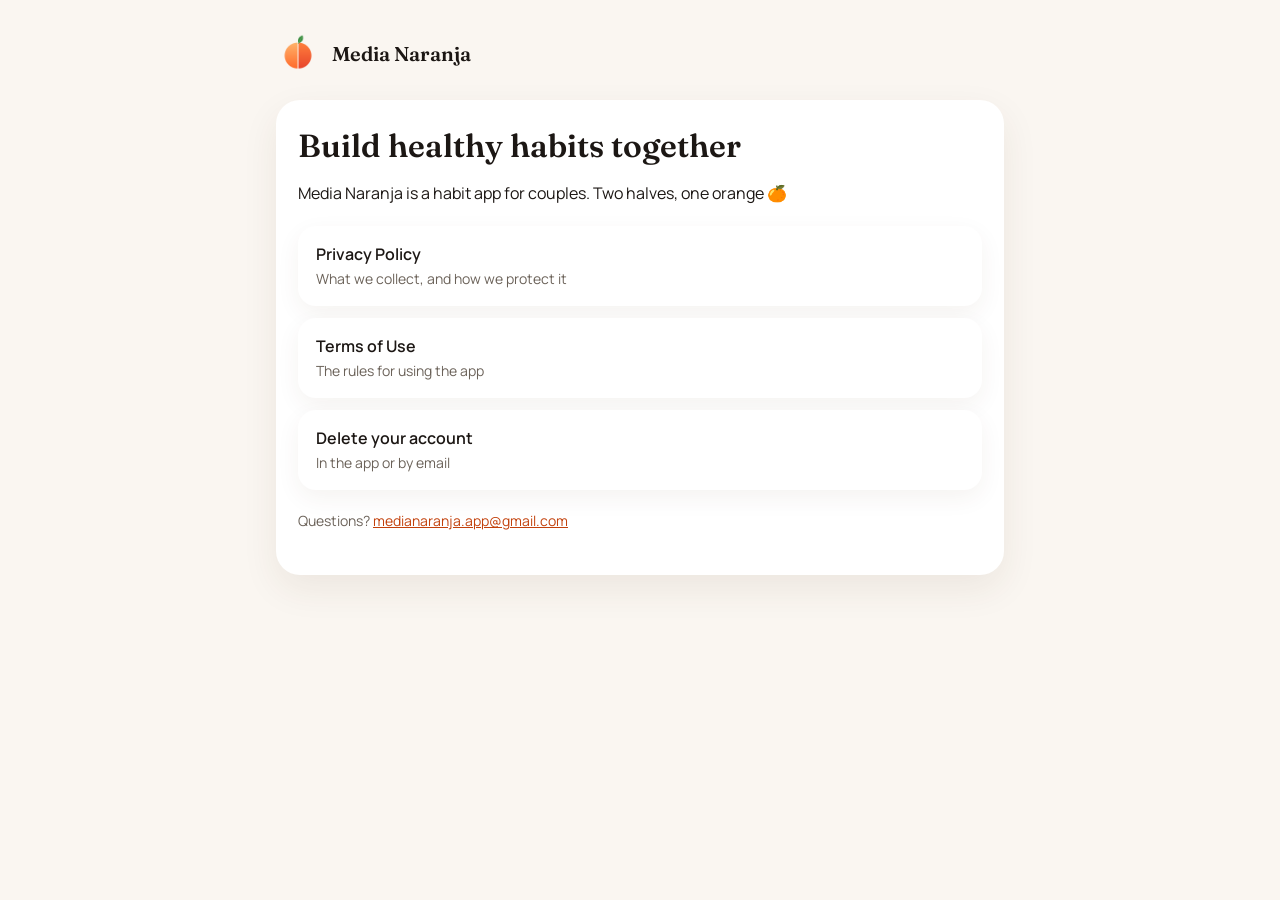
==== index.html @ 371da5fa "Media Naranja public pages: privacy policy, terms, account deletion Co-Authored-By: Claude Opus 5.5 " ====
<!doctype html>
<html lang="en">
<head>
  <meta charset="utf-8">
  <meta name="viewport" content="width=device-width, initial-scale=1">
  <title>Media Naranja</title>
  <meta name="description" content="Media Naranja: build healthy habits together. Two halves, one orange.">
  <link rel="icon" href="favicon.png">
  <link rel="preconnect" href="https://fonts.googleapis.com">
  <link rel="preconnect" href="https://fonts.gstatic.com" crossorigin>
  <link href="https://fonts.googleapis.com/css2?family=Fraunces:wght@500;600&family=Manrope:wght@400;600;700&display=swap" rel="stylesheet">
  <link rel="stylesheet" href="style.css">
</head>
<body>
<main>
  <header><img src="icon.png" alt=""><a href="./">Media Naranja</a></header>
  <article>
    <h1>Build healthy habits together</h1>
    <p>Media Naranja is a habit app for couples. Two halves, one orange 🍊</p>
    <nav class="links">
      <a href="privacy.html">Privacy Policy<span>What we collect, and how we protect it</span></a>
      <a href="terms.html">Terms of Use<span>The rules for using the app</span></a>
      <a href="delete-account.html">Delete your account<span>In the app or by email</span></a>
    </nav>
    <p class="muted" style="margin-top: 20px">Questions? <a href="mailto:medianaranja.app@gmail.com">medianaranja.app@gmail.com</a></p>
  </article>
</main>
</body>
</html>
---- style.css ----
:root {
  --bg: #faf6f1;
  --card: #ffffff;
  --raised: #f1eae1;
  --text: #1c1714;
  --muted: #6b6259;
  --accent: #c2410c; /* a deeper naranja, for readable links */
  --line: rgba(28, 23, 20, 0.08);
}
* { box-sizing: border-box; }
html { -webkit-text-size-adjust: 100%; }
body {
  margin: 0;
  background: var(--bg);
  color: var(--text);
  font: 16px/1.6 'Manrope', system-ui, -apple-system, 'Segoe UI', sans-serif;
}
main { max-width: 760px; margin: 0 auto; padding: 32px 16px 64px; }
header { display: flex; align-items: center; gap: 12px; margin-bottom: 24px; }
header img { width: 44px; height: 44px; border-radius: 12px; }
header a { color: var(--text); text-decoration: none; font-family: 'Fraunces', Georgia, serif; font-size: 20px; font-weight: 600; }
article { background: var(--card); border-radius: 24px; padding: 28px 22px; box-shadow: 0 14px 36px rgba(80, 50, 20, 0.08); }
h1, h2, h3 { font-family: 'Fraunces', Georgia, serif; font-weight: 600; line-height: 1.15; }
h1 { font-size: 32px; margin: 0 0 6px; }
h2 { font-size: 22px; margin: 32px 0 8px; }
h3 { font-size: 17px; margin: 20px 0 4px; font-family: 'Manrope', system-ui, sans-serif; font-weight: 700; }
p, li { color: var(--text); }
.muted { color: var(--muted); font-size: 14px; }
a { color: var(--accent); }
ul { padding-left: 20px; }
li { margin: 4px 0; }
.summary { background: var(--raised); border-radius: 18px; padding: 16px 18px; margin: 18px 0 8px; }
.summary ul { margin: 0; }
.steps { counter-reset: step; list-style: none; padding: 0; }
.steps li { counter-increment: step; position: relative; padding-left: 40px; margin: 12px 0; }
.steps li::before {
  content: counter(step); position: absolute; left: 0; top: 0; width: 28px; height: 28px; border-radius: 50%;
  background: #ff6b2c; color: #1a0f08; font-weight: 700; display: flex; align-items: center; justify-content: center; font-size: 14px;
}
nav.links { display: grid; gap: 12px; margin-top: 20px; }
nav.links a {
  display: block; background: var(--card); border-radius: 18px; padding: 16px 18px; text-decoration: none; color: var(--text);
  box-shadow: 0 8px 24px rgba(80, 50, 20, 0.06); font-weight: 600;
}
nav.links a span { display: block; color: var(--muted); font-weight: 400; font-size: 14px; }
footer { margin-top: 28px; text-align: center; }
footer a { margin: 0 8px; }
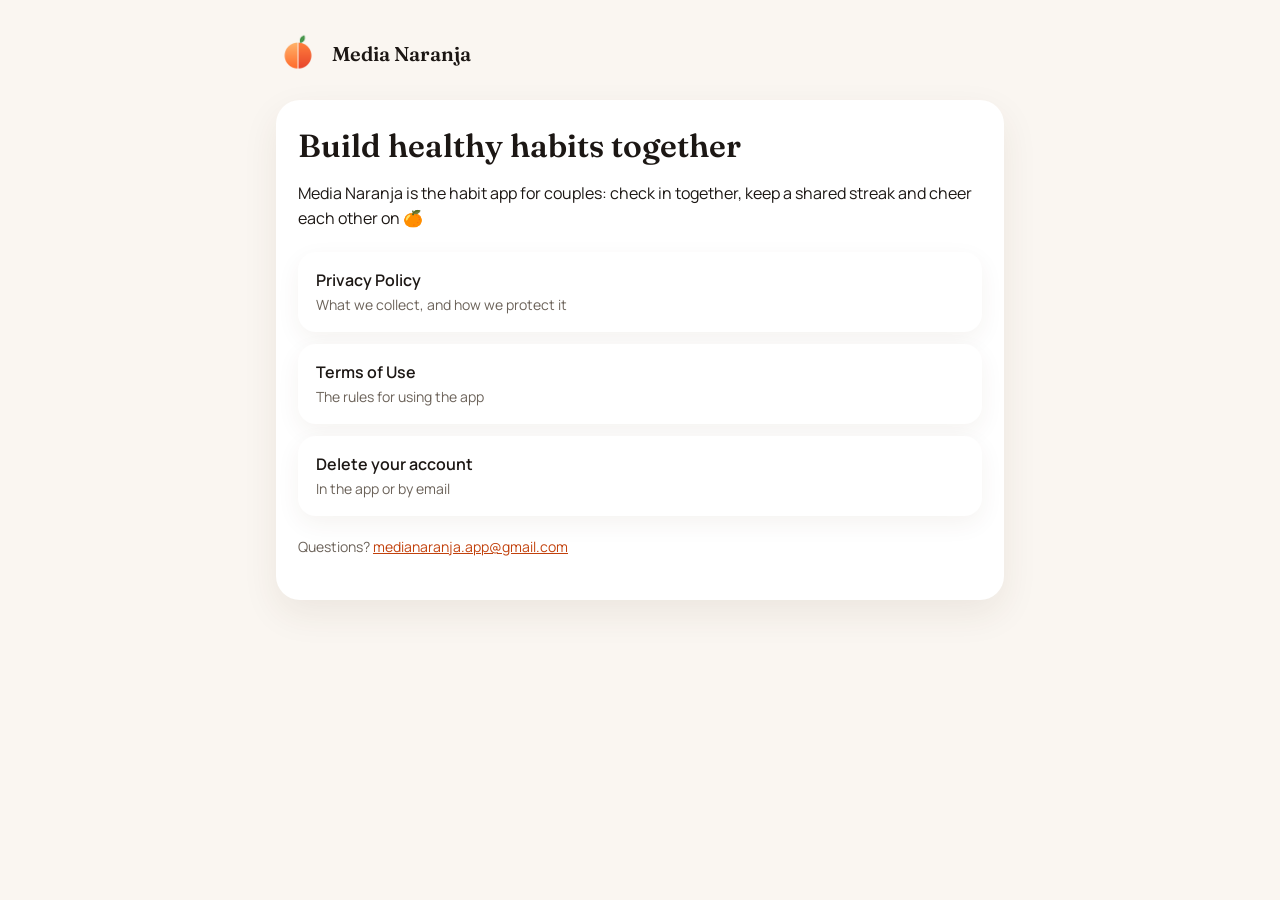
==== commit ae0b899f: "Clearer intro; new icon with the leaf on the right half Co-Authored-By: Claude Opus 5.5 <noreply@ant" ====
--- a/index.html
+++ b/index.html
@@ -4,7 +4,7 @@
   <meta charset="utf-8">
   <meta name="viewport" content="width=device-width, initial-scale=1">
   <title>Media Naranja</title>
-  <meta name="description" content="Media Naranja: build healthy habits together. Two halves, one orange.">
+  <meta name="description" content="Media Naranja, the habit app for couples: build healthy habits together.">
   <link rel="icon" href="favicon.png">
   <link rel="preconnect" href="https://fonts.googleapis.com">
   <link rel="preconnect" href="https://fonts.gstatic.com" crossorigin>
@@ -16,7 +16,7 @@
   <header><img src="icon.png" alt=""><a href="./">Media Naranja</a></header>
   <article>
     <h1>Build healthy habits together</h1>
-    <p>Media Naranja is a habit app for couples. Two halves, one orange 🍊</p>
+    <p>Media Naranja is the habit app for couples: check in together, keep a shared streak and cheer each other on 🍊</p>
     <nav class="links">
       <a href="privacy.html">Privacy Policy<span>What we collect, and how we protect it</span></a>
       <a href="terms.html">Terms of Use<span>The rules for using the app</span></a>
